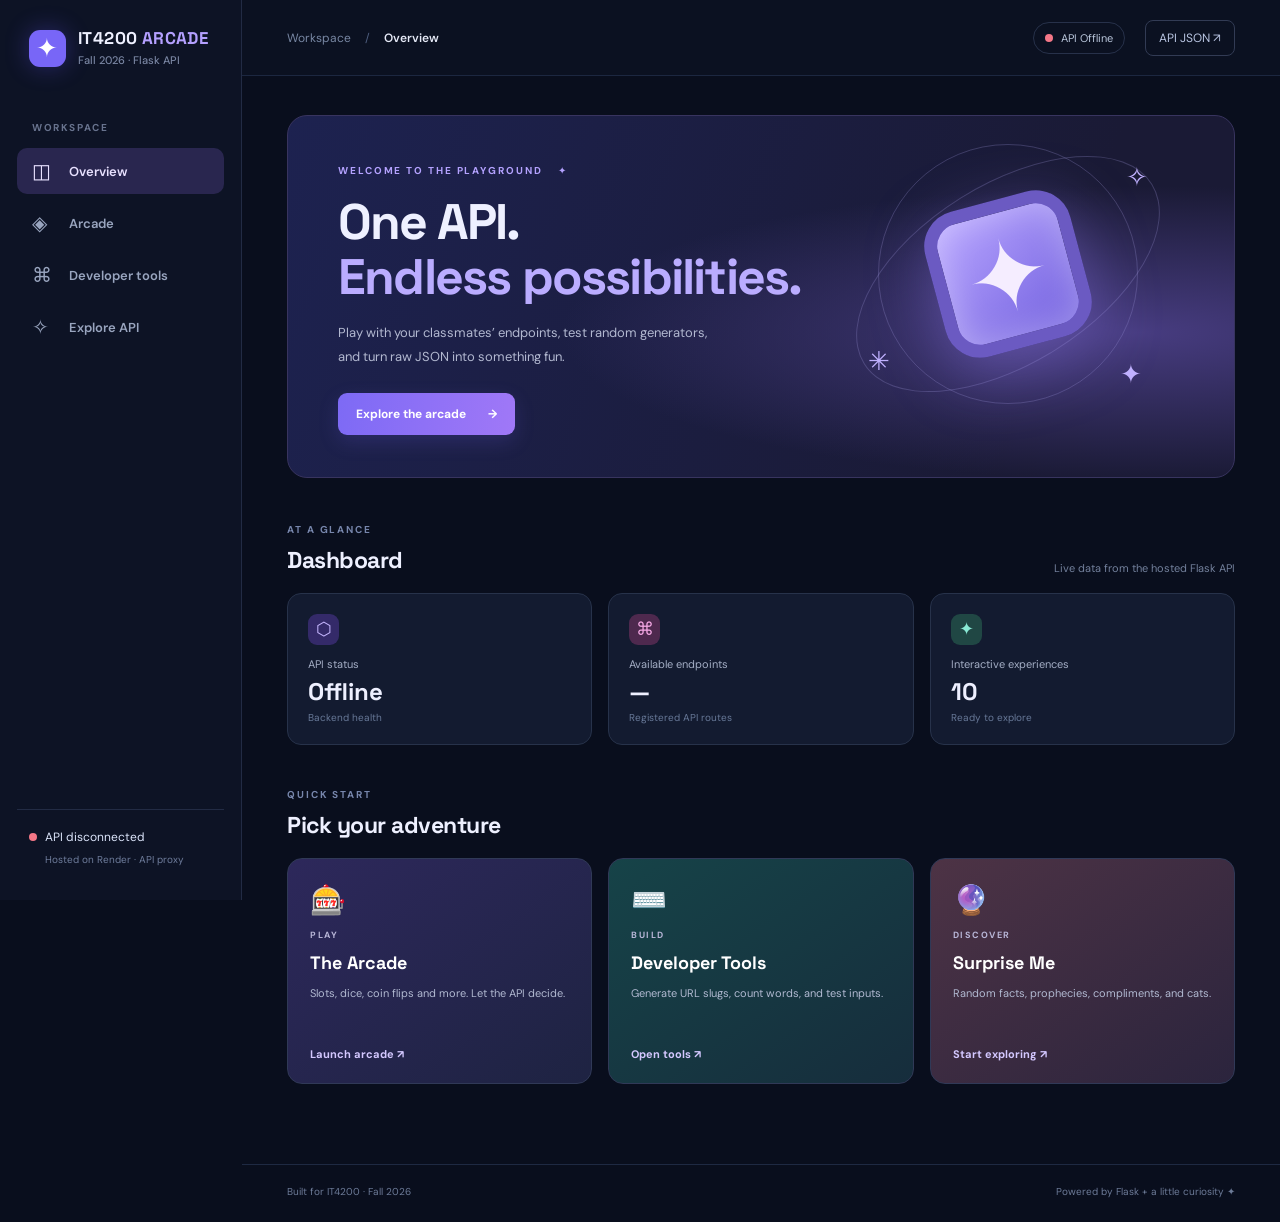
==== index.html @ 991e1658 "updated fronted to connect to api backend." ====
<!DOCTYPE html>
<html lang="en">
<head>
  <meta charset="UTF-8">
  <meta name="viewport" content="width=device-width, initial-scale=1.0">
  <meta name="theme-color" content="#0b1020">
  <title>IT4200 · API Arcade</title>
  <link rel="stylesheet" href="/static/styles.css">
  <script src="/static/app.js" defer></script>
</head>
<body>
  <div class="app-shell">
    <aside class="sidebar">
      <a class="brand" href="/" aria-label="API Arcade home"><span class="brand-icon">✦</span><span>IT4200 <strong>ARCADE</strong><small>Fall 2026 · Flask API</small></span></a>
      <div class="side-label">WORKSPACE</div>
      <nav aria-label="Main navigation">
        <button class="nav-link active" data-page="overview"><span>◫</span> Overview</button>
        <button class="nav-link" data-page="arcade"><span>◈</span> Arcade</button>
        <button class="nav-link" data-page="tools"><span>⌘</span> Developer tools</button>
        <button class="nav-link" data-page="explore"><span>✧</span> Explore API</button>
      </nav>
      <div class="sidebar-footer"><span class="status-dot" id="sidebar-dot"></span><span id="sidebar-status">Checking connection…</span><small>Hosted on Render · API proxy</small></div>
    </aside>

    <main class="main">
      <header class="topbar"><div class="breadcrumb">Workspace <span>/</span> <strong id="page-name">Overview</strong></div><div class="top-actions"><span class="api-pill"><span class="status-dot" id="top-dot"></span><span id="api-state">Connecting</span></span><a class="outline-link" href="https://two026-it4200-fall.onrender.com/" target="_blank" rel="noopener">API JSON ↗</a></div></header>
      <div class="content">
        <section id="overview" class="page active">
          <div class="hero"><div class="hero-copy"><span class="eyebrow">WELCOME TO THE PLAYGROUND <span>✦</span></span><h1>One API.<br><em>Endless possibilities.</em></h1><p>Play with your classmates’ endpoints, test random generators, and turn raw JSON into something fun.</p><button class="primary-btn" data-jump="arcade">Explore the arcade <span>→</span></button></div><div class="hero-art" aria-hidden="true"><div class="orbit orbit-one"></div><div class="orbit orbit-two"></div><div class="glow-disc">✦</div><span class="spark s1">✧</span><span class="spark s2">✳</span><span class="spark s3">✦</span></div></div>
          <div class="section-heading"><div><span class="eyebrow muted">AT A GLANCE</span><h2>Dashboard</h2></div><span class="hint">Live data from the hosted Flask API</span></div>
          <div class="stats"><div class="stat-card"><span class="stat-icon indigo">⬡</span><span class="stat-label">API status</span><strong id="stat-status">Checking…</strong><small>Backend health</small></div><div class="stat-card"><span class="stat-icon pink">⌘</span><span class="stat-label">Available endpoints</span><strong id="stat-endpoints">—</strong><small>Registered API routes</small></div><div class="stat-card"><span class="stat-icon mint">✦</span><span class="stat-label">Interactive experiences</span><strong>10</strong><small>Ready to explore</small></div></div>
          <div class="section-heading"><div><span class="eyebrow muted">QUICK START</span><h2>Pick your adventure</h2></div></div>
          <div class="feature-grid"><button class="feature-card purple" data-jump="arcade"><span class="feature-emoji">🎰</span><span class="feature-tag">PLAY</span><strong>The Arcade</strong><span>Slots, dice, coin flips and more. Let the API decide.</span><b>Launch arcade ↗</b></button><button class="feature-card teal" data-jump="tools"><span class="feature-emoji">⌨️</span><span class="feature-tag">BUILD</span><strong>Developer Tools</strong><span>Generate URL slugs, count words, and test inputs.</span><b>Open tools ↗</b></button><button class="feature-card orange" data-jump="explore"><span class="feature-emoji">🔮</span><span class="feature-tag">DISCOVER</span><strong>Surprise Me</strong><span>Random facts, prophecies, compliments, and cats.</span><b>Start exploring ↗</b></button></div>
        </section>

        <section id="arcade" class="page"><div class="page-intro"><span class="eyebrow">THE FUN STUFF</span><h1>Welcome to the <em>arcade.</em></h1><p>Each interaction makes a real request to your Python API. No fake results.</p></div>
          <div class="module-grid">
            <article class="module"><div class="module-head"><span class="module-icon lilac">🎰</span><div><h3>Lucky Slots</h3><code>GET /api/lucky-slot-machine</code></div></div><p>Spin three symbols. Matching pairs win, and triples hit the jackpot.</p><div class="slot-reels" id="slot-reels"><span>✦</span><span>✦</span><span>✦</span></div><div class="result-line" id="slot-result" aria-live="polite">Ready when you are.</div><button class="primary-btn full" id="spin-btn">Spin the reels →</button></article>
            <article class="module"><div class="module-head"><span class="module-icon pinkish">🪙</span><div><h3>Coin Flip</h3><code>GET /coinflip/&lt;choice&gt;</code></div></div><p>Call it before the toss. Heads or tails?</p><div class="choice-row" role="group" aria-label="Coin side"><button class="choice-btn selected" data-coin="heads">Heads</button><button class="choice-btn" data-coin="tails">Tails</button></div><div class="coin" id="coin-visual">?</div><div class="result-line" id="coin-result" aria-live="polite">Make your call.</div><button class="primary-btn full" id="flip-btn">Flip coin →</button></article>
            <article class="module"><div class="module-head"><span class="module-icon blueish">🎲</span><div><h3>Dice Roller</h3><code>GET /dice-roll</code></div></div><p>Customize the number and sides of your dice.</p><div class="form-pair"><label>Dice count<input id="dice-count" type="number" min="1" max="10" value="2"></label><label>Sides per die<input id="dice-sides" type="number" min="2" max="100" value="6"></label></div><div class="dice-display" id="dice-display">⚄ ⚂</div><div class="result-line" id="dice-result" aria-live="polite">Ready to roll.</div><button class="primary-btn full" id="dice-btn">Roll dice →</button></article>
            <article class="module"><div class="module-head"><span class="module-icon amberish">🎱</span><div><h3>Magic 8-Ball</h3><code>GET /8Ball</code></div></div><p>Ask a question and get an answer from the universe.</p><label class="field-label">Your question<input id="eight-question" type="text" placeholder="Will my tests pass?" maxlength="180"></label><div class="eight-ball"><span id="eight-answer">8</span></div><div class="result-line" id="eight-result" aria-live="polite">The future is mysterious.</div><button class="primary-btn full" id="eight-btn">Ask the 8-ball →</button></article>
          </div>
        </section>

        <section id="tools" class="page"><div class="page-intro"><span class="eyebrow">FOR THE BUILDERS</span><h1>Developer <em>tools.</em></h1><p>Practical utilities backed by the endpoints in your Flask application.</p></div><div class="module-grid tools-grid">
          <article class="module"><div class="module-head"><span class="module-icon blueish">⌘</span><div><h3>Slug Generator</h3><code>GET /api/slugify</code></div></div><p>Convert text into URL-friendly strings.</p><label class="field-label">Text<input id="slug-input" type="text" value="Hello IT4200 World!" placeholder="Enter a title"></label><label class="field-label">Separator<select id="slug-separator"><option value="-">Hyphen (-)</option><option value="_">Underscore (_)</option><option value=".">Period (.)</option></select></label><div class="output-block"><span>GENERATED SLUG</span><strong id="slug-output">—</strong><button id="copy-slug" class="copy-btn" title="Copy slug" aria-label="Copy slug">Copy</button></div><button class="primary-btn full" id="slug-btn">Generate slug →</button></article>
          <article class="module"><div class="module-head"><span class="module-icon mintish">≡</span><div><h3>Word Counter</h3><code>GET /word-count</code></div></div><p>Count words, characters, and estimated reading time.</p><label class="field-label">Your text<textarea id="word-input" rows="5" placeholder="Paste or type something here…">Build something cool with Flask and Python.</textarea></label><div class="count-stats"><div><strong id="word-words">—</strong><span>Words</span></div><div><strong id="word-characters">—</strong><span>Characters</span></div><div><strong id="word-reading">—</strong><span>Minutes</span></div></div><div class="result-line" id="word-result" aria-live="polite"></div><button class="primary-btn full" id="word-btn">Analyze text →</button></article>
        </div></section>

        <section id="explore" class="page"><div class="page-intro"><span class="eyebrow">A LITTLE RANDOMNESS</span><h1>Explore the <em>unexpected.</em></h1><p>Discover some of the most creative endpoints your class built.</p></div><div class="module-grid">
          <article class="module"><div class="module-head"><span class="module-icon lilac">🔮</span><div><h3>Developer Oracle</h3><code>GET /oracle</code></div></div><p>A prophecy for your next pull request.</p><label class="field-label">Oracle category<select id="oracle-category"><option value="mystical">Mystical</option><option value="networking">Networking</option><option value="git">Git</option><option value="systems">Systems</option></select></label><blockquote class="quote-output" id="oracle-output">“The oracle is listening…”</blockquote><button class="primary-btn full" id="oracle-btn">Reveal prophecy →</button></article>
          <article class="module"><div class="module-head"><span class="module-icon amberish">🐈</span><div><h3>Cat Generator</h3><code>GET /catbox</code></div></div><p>Meet a random cat with an unexpected personality.</p><label class="field-label">Your lucky number (0–10000)<input id="cat-number" type="number" min="0" max="10000" value="42"></label><div class="cat-card" id="cat-output"><span class="cat-avatar">🐱</span><strong>Who will you meet?</strong><small>Generate a cat to find out.</small></div><button class="primary-btn full" id="cat-btn">Meet a cat →</button></article>
          <article class="module"><div class="module-head"><span class="module-icon mintish">💡</span><div><h3>Random Fact</h3><code>GET /random-fact</code></div></div><p>A surprising thought from the class collection.</p><blockquote class="quote-output" id="fact-output">“Something interesting is coming…”</blockquote><button class="primary-btn full" id="fact-btn">New fact →</button></article>
          <article class="module"><div class="module-head"><span class="module-icon pinkish">✨</span><div><h3>Compliment Generator</h3><code>GET /compliment</code></div></div><p>Because your code deserves some recognition.</p><label class="field-label">Name<input id="compliment-name" type="text" value="Developer" maxlength="80"></label><blockquote class="quote-output" id="compliment-output">“You deserve a little encouragement.”</blockquote><button class="primary-btn full" id="compliment-btn">Get a compliment →</button></article>
          </div></section>
      </div>
      <footer class="footer">Built for IT4200 · Fall 2026 <span>Powered by Flask + a little curiosity ✦</span></footer>
    </main>
  </div>
  <div class="toast" id="toast" role="status" aria-live="polite"></div>
</body>
</html>
---- static/styles.css ----
@import url('https://fonts.googleapis.com/css2?family=DM+Sans:wght@400;500;600;700&family=Space+Grotesk:wght@400;500;600;700&display=swap');
:root{font-family:'DM Sans',sans-serif;color:#eef0ff;background:#090e1d;font-synthesis:none}*{box-sizing:border-box}body{margin:0}button,input,textarea,select{font:inherit}button{cursor:pointer}a{color:inherit;text-decoration:none}.app-shell{min-height:100vh;display:flex}.sidebar{width:242px;background:#0d1325;border-right:1px solid #222b44;padding:30px 17px;display:flex;flex-direction:column;flex-shrink:0;position:sticky;top:0;height:100vh}.brand{display:flex;align-items:center;gap:12px;font-family:'Space Grotesk',sans-serif;font-weight:700;letter-spacing:.4px;padding:0 12px 54px;font-size:17px;line-height:1.05}.brand strong{color:#b4a0ff}.brand small{display:block;font-size:11px;color:#7985a2;font-family:'DM Sans';font-weight:500;letter-spacing:0;margin-top:7px}.brand-icon{width:37px;height:37px;display:grid;place-items:center;border-radius:11px;background:#7866f7;color:white;font-size:26px;box-shadow:0 0 24px #6755f755}.side-label{color:#68738e;font-size:10px;letter-spacing:1.6px;font-weight:700;padding:0 15px;margin-bottom:14px}.sidebar nav{display:grid;gap:6px}.nav-link{display:flex;gap:15px;align-items:center;border:none;background:transparent;border-radius:10px;color:#99a5bf;padding:13px 15px;text-align:left;font-size:13px;font-weight:600}.nav-link>span{font-size:20px;line-height:1;width:22px}.nav-link:hover{background:#1b2540;color:white}.nav-link.active{background:#29264f;color:#e8e1ff}.sidebar-footer{margin-top:auto;padding:19px 12px 4px;border-top:1px solid #222b44;font-size:12px;color:#dbe4fa}.sidebar-footer small{display:block;color:#6f7d9c;margin:8px 0 0 16px;font-size:10px}.status-dot{display:inline-block;width:8px;height:8px;border-radius:50%;background:#e4ac58;margin-right:8px}.status-dot.online{background:#42dbab;box-shadow:0 0 10px #42dbab77}.status-dot.offline{background:#f47787}.main{flex:1;min-width:0;display:flex;flex-direction:column}.topbar{height:76px;border-bottom:1px solid #1c2740;padding:0 45px;display:flex;align-items:center;justify-content:space-between;background:#0b1121}.breadcrumb{font-size:12px;color:#7887a3}.breadcrumb span{margin:0 11px;color:#4f5e7f}.breadcrumb strong{color:#e5e9f6;font-weight:600}.top-actions{display:flex;align-items:center;gap:20px}.api-pill{font-size:11px;color:#b9c6db;border:1px solid #27314a;border-radius:30px;padding:8px 11px}.outline-link{font-size:12px;color:#b9c5e2;border:1px solid #323b54;border-radius:8px;padding:9px 13px}.outline-link:hover{background:#212c47}.content{max-width:1230px;width:100%;padding:39px 45px 80px;margin:auto;flex:1}.page{display:none}.page.active{display:block}.hero{display:flex;min-height:300px;overflow:hidden;background:radial-gradient(ellipse at 90% 60%,#473c80 0%,transparent 48%),linear-gradient(110deg,#1d2250,#1a1a35 78%);border:1px solid #38345f;border-radius:20px;position:relative;padding:42px 50px;margin-bottom:39px}.hero-copy{position:relative;z-index:2;max-width:590px}.eyebrow{color:#b4a2ff;font-size:10px;letter-spacing:1.9px;font-weight:700}.eyebrow>span{margin-left:12px}.eyebrow.muted{color:#7786ac}h1,h2,h3,p{margin-top:0}h1,h2,h3{font-family:'Space Grotesk',sans-serif}.hero h1,.page-intro h1{font-size:clamp(31px,3.9vw,50px);line-height:1.1;letter-spacing:-1.8px;margin:16px 0}.hero em,.page-intro em{font-style:normal;color:#baacff}.hero p{color:#b2b8d0;font-size:13px;max-width:390px;line-height:1.85;margin-bottom:24px}.primary-btn{border:none;background:linear-gradient(100deg,#7d6af5,#a078f7);border-radius:9px;color:white;font-size:12px;font-weight:700;padding:13px 18px;box-shadow:0 7px 20px #6859dd33;transition:filter .2s,transform .2s}.primary-btn:hover{filter:brightness(1.13);transform:translateY(-1px)}.primary-btn:disabled{opacity:.6;cursor:wait;transform:none}.primary-btn span{margin-left:19px}.primary-btn.full{width:100%;margin-top:auto}.hero-art{position:absolute;right:8%;top:5%;width:300px;height:280px;display:grid;place-items:center}.glow-disc{width:150px;height:150px;background:linear-gradient(145deg,#b8a6ff,#7260df);border:13px solid #6b5ac2;border-radius:36px;transform:rotate(-15deg);display:grid;place-items:center;font-size:100px;color:#f5edff;box-shadow:0 18px 65px #9b82ff66,inset 0 0 35px #ffffff55}.orbit{position:absolute;border:1px solid #a29add44;border-radius:50%;width:260px;height:260px}.orbit-two{width:340px;height:180px;transform:rotate(-32deg)}.spark{position:absolute;color:#c0b1ff;font-size:26px}.s1{right:10px;top:26px}.s2{left:10px;bottom:36px}.s3{right:16px;bottom:23px}.section-heading{display:flex;justify-content:space-between;align-items:end;margin:0 0 18px}.section-heading h2{font-size:23px;margin:7px 0 0;letter-spacing:-.5px}.hint{font-size:11px;color:#73809c}.stats{display:grid;grid-template-columns:repeat(3,1fr);gap:16px;margin-bottom:37px}.stat-card{min-height:149px;background:#131b30;border:1px solid #27324a;border-radius:14px;padding:20px;display:flex;flex-direction:column;align-items:flex-start}.stat-icon{font-size:18px;display:grid;place-items:center;width:31px;height:31px;border-radius:9px;margin-bottom:12px}.indigo{background:#342a69;color:#c6b7ff}.pink{background:#4e294e;color:#f5a8e5}.mint{background:#204744;color:#89e9d4}.stat-label{font-size:11px;color:#a4aec5}.stat-card strong{font-family:'Space Grotesk';font-size:24px;margin-top:5px}.stat-card small{color:#687998;font-size:10px;margin-top:4px}.feature-grid{display:grid;grid-template-columns:repeat(3,1fr);gap:16px}.feature-card{min-height:226px;border:1px solid #303957;text-align:left;padding:22px;border-radius:15px;display:flex;flex-direction:column;align-items:flex-start;gap:10px;color:white;transition:transform .2s,border-color .2s}.feature-card:hover{transform:translateY(-4px);border-color:#8576d2}.feature-card.purple{background:linear-gradient(145deg,#2d285b,#1e2342)}.feature-card.teal{background:linear-gradient(145deg,#164348,#162d3c)}.feature-card.orange{background:linear-gradient(145deg,#4d3345,#2b243d)}.feature-emoji{font-size:29px}.feature-tag{color:#b8b6d7;letter-spacing:1.5px;font-size:9px;font-weight:700}.feature-card strong{font-family:'Space Grotesk';font-size:18px}.feature-card>span:nth-last-child(2){font-size:11px;color:#b1b9d1;line-height:1.65}.feature-card b{font-size:11px;color:#d4c8ff;margin-top:auto}.footer{padding:20px 45px 24px;border-top:1px solid #1e2942;font-size:10px;color:#6d7b98;display:flex;justify-content:space-between}.page-intro{margin:5px 0 32px}.page-intro h1{margin:13px 0}.page-intro p{font-size:13px;color:#9da8c2;line-height:1.6}.module-grid{display:grid;grid-template-columns:repeat(2,minmax(0,1fr));gap:18px}.module{background:#131b30;border:1px solid #2a354d;border-radius:15px;padding:23px;min-height:350px;display:flex;flex-direction:column}.module-head{display:flex;align-items:center;gap:12px;margin-bottom:17px}.module-icon{width:43px;height:43px;display:grid;place-items:center;border-radius:12px;font-size:24px;flex-shrink:0}.lilac{background:#352d69}.pinkish{background:#502c4a}.blueish{background:#233d61}.amberish{background:#4a3c30}.mintish{background:#204b49}.module h3{font-size:17px;margin:0 0 4px}.module code{font-size:10px;color:#939fbe}.module>p{color:#9ba7c1;font-size:12px;line-height:1.65;margin-bottom:19px}.result-line{text-align:center;font-size:12px;color:#9babc9;min-height:36px;display:grid;place-items:center;margin:9px 0}.slot-reels{display:flex;justify-content:center;gap:12px;margin:14px 0}.slot-reels span{height:72px;width:72px;background:#0b1325;border:1px solid #3c4663;border-radius:13px;display:grid;place-items:center;font-size:28px;font-weight:800;color:#e4d7ff}.choice-row{display:flex;gap:10px}.choice-btn{flex:1;padding:12px;border-radius:8px;border:1px solid #39425d;background:#11182b;color:#a2afd0;font-size:12px}.choice-btn.selected{border-color:#9278f8;background:#312a56;color:white}.coin{border:5px solid #e6b963;color:#e6b963;width:92px;height:92px;border-radius:50%;display:grid;place-items:center;margin:18px auto 0;font-family:'Space Grotesk';font-size:40px;font-weight:700;background:#5a4227;box-shadow:0 0 35px #bd8f3244}.field-label,.form-pair label{display:flex;flex-direction:column;gap:9px;color:#aebbd3;font-size:11px;margin-bottom:17px}.field-label input,.field-label select,.field-label textarea,.form-pair input{width:100%;border-radius:8px;background:#0b1324;border:1px solid #333f58;color:#e9ebfb;padding:12px;outline:none;font-size:12px}.field-label input:focus,.field-label select:focus,.field-label textarea:focus,.form-pair input:focus{border-color:#9583ff}.form-pair{display:grid;grid-template-columns:1fr 1fr;gap:12px}.dice-display{font-size:52px;color:#c1b7fc;text-align:center;min-height:85px;overflow-wrap:anywhere}.eight-ball{margin:4px auto 12px;width:132px;height:132px;background:radial-gradient(circle at 35% 27%,#525a78 0%,#15172e 34%,#080b14 72%);border-radius:50%;display:grid;place-items:center;box-shadow:0 10px 30px #0008}.eight-ball span{background:#4f52c3;color:white;width:72px;height:72px;clip-path:polygon(50% 100%,0 8%,100% 8%);display:grid;place-items:center;text-align:center;padding:4px 8px 22px;font-size:11px;overflow:hidden}.output-block{background:#0a1324;border:1px solid #2d3b56;padding:14px;border-radius:10px;display:grid;grid-template-columns:1fr auto;align-items:center;gap:5px;margin-bottom:19px}.output-block>span{font-size:9px;color:#7d8caa;letter-spacing:1px;grid-column:1 / -1}.output-block strong{font-size:14px;color:#bfb3ff;overflow-wrap:anywhere}.copy-btn{background:#283354;color:#d0d8f0;border:0;padding:7px 10px;border-radius:6px;font-size:10px}.count-stats{display:flex;justify-content:space-around;background:#0b1324;border:1px solid #27344f;border-radius:10px;padding:18px 8px;margin-top:3px}.count-stats div{display:grid;gap:5px;text-align:center}.count-stats strong{font-size:24px;font-family:'Space Grotesk'}.count-stats span{font-size:10px;color:#8d9bb6}.quote-output{margin:10px 0 23px;background:#0b1324;border-left:3px solid #9184fa;border-radius:7px;padding:20px;color:#dfdcff;font-size:16px;line-height:1.6;min-height:112px;display:flex;align-items:center}.cat-card{background:#0b1324;border:1px solid #283450;border-radius:10px;text-align:center;padding:16px;display:flex;flex-direction:column;gap:5px;margin-bottom:17px}.cat-avatar{font-size:38px}.cat-card strong{font-size:16px}.cat-card small{font-size:11px;color:#9dadc8}.toast{position:fixed;right:22px;bottom:20px;padding:13px 17px;border-radius:9px;background:#453d77;color:white;font-size:12px;box-shadow:0 10px 32px #0008;opacity:0;pointer-events:none;transition:opacity .25s;max-width:340px;z-index:30}.toast.show{opacity:1}.toast.error{background:#792e44}@media(max-width:1050px){.hero-art{right:0;opacity:.45}.content{padding:34px 28px 70px}.topbar{padding:0 28px}}@media(max-width:800px){.sidebar{width:74px;padding:24px 10px}.brand{padding:0 8px 50px}.brand>span:last-child,.side-label,.nav-link:not(.active),.nav-link.active{font-size:0}.brand-icon{flex-shrink:0}.sidebar nav{gap:9px}.nav-link{padding:13px 14px}.nav-link>span{font-size:22px}.sidebar-footer{font-size:0;text-align:center;padding:17px 0}.sidebar-footer small{display:none}.sidebar-footer .status-dot{margin:0}.stats,.feature-grid{grid-template-columns:repeat(2,1fr)}}@media(max-width:630px){.app-shell{display:block}.sidebar{width:100%;height:auto;position:static;flex-direction:row;align-items:center;padding:11px 14px;border-right:0;border-bottom:1px solid #28344b}.brand{padding:0;margin-right:auto}.brand>span:last-child{display:none}.sidebar nav{display:flex;gap:4px}.nav-link{padding:9px}.nav-link>span{width:auto}.sidebar-footer{display:none}.topbar{height:60px;padding:0 18px}.content{padding:23px 17px 50px}.hero{padding:29px 25px;min-height:270px}.hero h1{font-size:35px}.hero-art{right:-90px}.stats,.feature-grid,.module-grid{grid-template-columns:1fr}.stat-card{min-height:120px}.footer{padding:22px 18px;gap:8px;flex-wrap:wrap}.hint{display:none}.outline-link{display:none}}
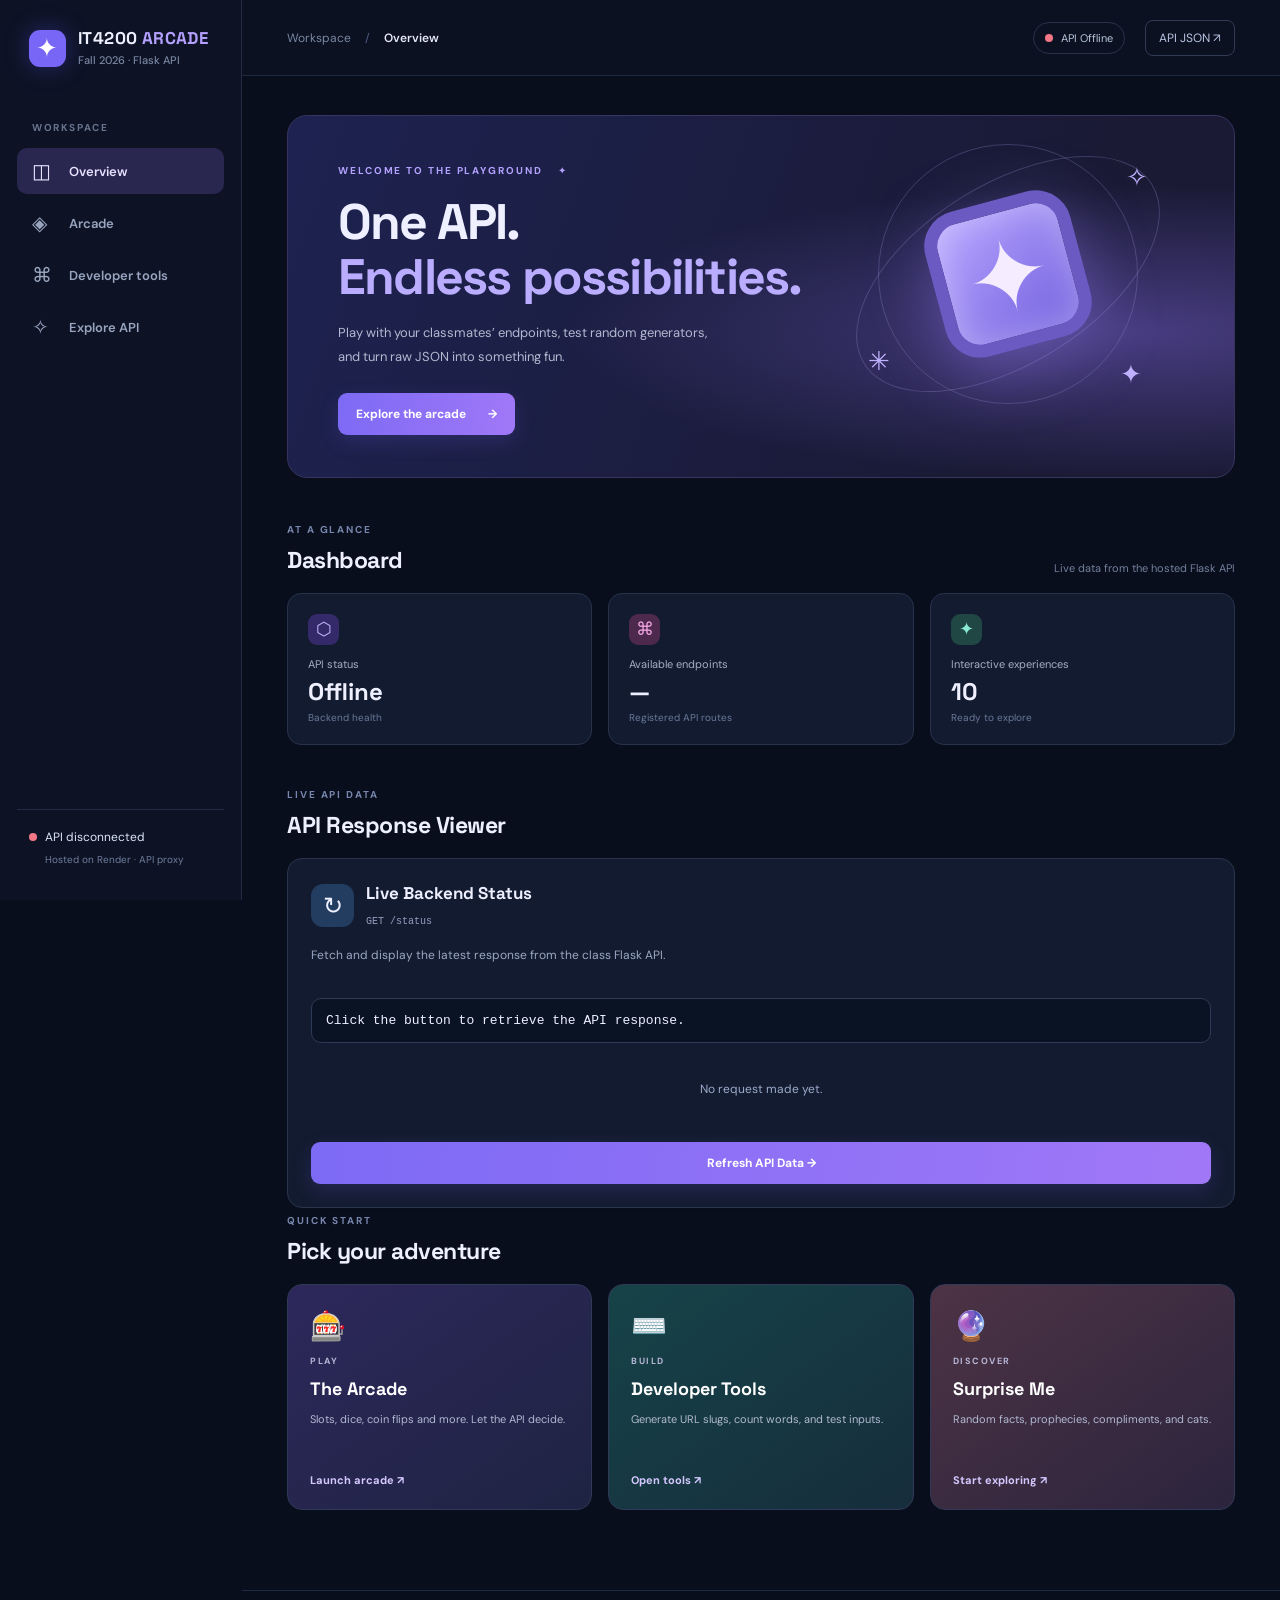
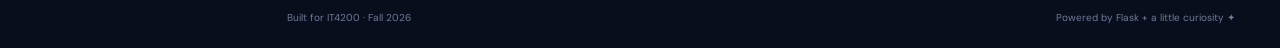
==== commit e793be10: "MINOR Add live API response viewer" ====
--- a/index.html
+++ b/index.html
@@ -29,6 +29,17 @@
           <div class="hero"><div class="hero-copy"><span class="eyebrow">WELCOME TO THE PLAYGROUND <span>✦</span></span><h1>One API.<br><em>Endless possibilities.</em></h1><p>Play with your classmates’ endpoints, test random generators, and turn raw JSON into something fun.</p><button class="primary-btn" data-jump="arcade">Explore the arcade <span>→</span></button></div><div class="hero-art" aria-hidden="true"><div class="orbit orbit-one"></div><div class="orbit orbit-two"></div><div class="glow-disc">✦</div><span class="spark s1">✧</span><span class="spark s2">✳</span><span class="spark s3">✦</span></div></div>
           <div class="section-heading"><div><span class="eyebrow muted">AT A GLANCE</span><h2>Dashboard</h2></div><span class="hint">Live data from the hosted Flask API</span></div>
           <div class="stats"><div class="stat-card"><span class="stat-icon indigo">⬡</span><span class="stat-label">API status</span><strong id="stat-status">Checking…</strong><small>Backend health</small></div><div class="stat-card"><span class="stat-icon pink">⌘</span><span class="stat-label">Available endpoints</span><strong id="stat-endpoints">—</strong><small>Registered API routes</small></div><div class="stat-card"><span class="stat-icon mint">✦</span><span class="stat-label">Interactive experiences</span><strong>10</strong><small>Ready to explore</small></div></div>
+          
+          <!-- Live API Response Viewer -->
+          <div class="section-heading"><div><span class="eyebrow muted">LIVE API DATA</span><h2>API Response Viewer</h2></div></div>
+          <article class="module">
+            <div class="module-head"><span class="module-icon blueish">↻</span><div><h3>Live Backend Status</h3><code>GET /status</code></div></div>
+            <p>Fetch and display the latest response from the class Flask API.</p>
+            <pre id="api-json-output" class="output-block" style="white-space:pre-wrap;overflow-wrap:anywhere;" aria-live="polite">Click the button to retrieve the API response.</pre>
+            <div class="result-line" id="api-refresh-time">No request made yet.</div>
+            <button class="primary-btn full" id="refresh-api-btn">Refresh API Data →</button>
+          </article>
+
           <div class="section-heading"><div><span class="eyebrow muted">QUICK START</span><h2>Pick your adventure</h2></div></div>
           <div class="feature-grid"><button class="feature-card purple" data-jump="arcade"><span class="feature-emoji">🎰</span><span class="feature-tag">PLAY</span><strong>The Arcade</strong><span>Slots, dice, coin flips and more. Let the API decide.</span><b>Launch arcade ↗</b></button><button class="feature-card teal" data-jump="tools"><span class="feature-emoji">⌨️</span><span class="feature-tag">BUILD</span><strong>Developer Tools</strong><span>Generate URL slugs, count words, and test inputs.</span><b>Open tools ↗</b></button><button class="feature-card orange" data-jump="explore"><span class="feature-emoji">🔮</span><span class="feature-tag">DISCOVER</span><strong>Surprise Me</strong><span>Random facts, prophecies, compliments, and cats.</span><b>Start exploring ↗</b></button></div>
         </section>
@@ -45,6 +56,37 @@
         <section id="tools" class="page"><div class="page-intro"><span class="eyebrow">FOR THE BUILDERS</span><h1>Developer <em>tools.</em></h1><p>Practical utilities backed by the endpoints in your Flask application.</p></div><div class="module-grid tools-grid">
           <article class="module"><div class="module-head"><span class="module-icon blueish">⌘</span><div><h3>Slug Generator</h3><code>GET /api/slugify</code></div></div><p>Convert text into URL-friendly strings.</p><label class="field-label">Text<input id="slug-input" type="text" value="Hello IT4200 World!" placeholder="Enter a title"></label><label class="field-label">Separator<select id="slug-separator"><option value="-">Hyphen (-)</option><option value="_">Underscore (_)</option><option value=".">Period (.)</option></select></label><div class="output-block"><span>GENERATED SLUG</span><strong id="slug-output">—</strong><button id="copy-slug" class="copy-btn" title="Copy slug" aria-label="Copy slug">Copy</button></div><button class="primary-btn full" id="slug-btn">Generate slug →</button></article>
           <article class="module"><div class="module-head"><span class="module-icon mintish">≡</span><div><h3>Word Counter</h3><code>GET /word-count</code></div></div><p>Count words, characters, and estimated reading time.</p><label class="field-label">Your text<textarea id="word-input" rows="5" placeholder="Paste or type something here…">Build something cool with Flask and Python.</textarea></label><div class="count-stats"><div><strong id="word-words">—</strong><span>Words</span></div><div><strong id="word-characters">—</strong><span>Characters</span></div><div><strong id="word-reading">—</strong><span>Minutes</span></div></div><div class="result-line" id="word-result" aria-live="polite"></div><button class="primary-btn full" id="word-btn">Analyze text →</button></article>
+
+<article class="module">
+    <div class="module-head">
+        <span class="module-icon blueish">🔢</span>
+        <div>
+            <h3>Even or Odd Checker</h3>
+            <code>GET /even-or-odd/&lt;number&gt;</code>
+        </div>
+    </div>
+
+    <p>Enter a whole number to determine whether it is even or odd.</p>
+
+    <label class="field-label">
+        Your number
+        <input
+            id="even-number"
+            type="number"
+            step="1"
+            placeholder="Enter a number"
+        >
+    </label>
+
+    <div class="result-line" id="even-result" aria-live="polite">
+        Ready to check a number.
+    </div>
+
+    <button class="primary-btn full" id="even-btn">
+        Check number →
+    </button>
+</article>
+
         </div></section>
 
         <section id="explore" class="page"><div class="page-intro"><span class="eyebrow">A LITTLE RANDOMNESS</span><h1>Explore the <em>unexpected.</em></h1><p>Discover some of the most creative endpoints your class built.</p></div><div class="module-grid">
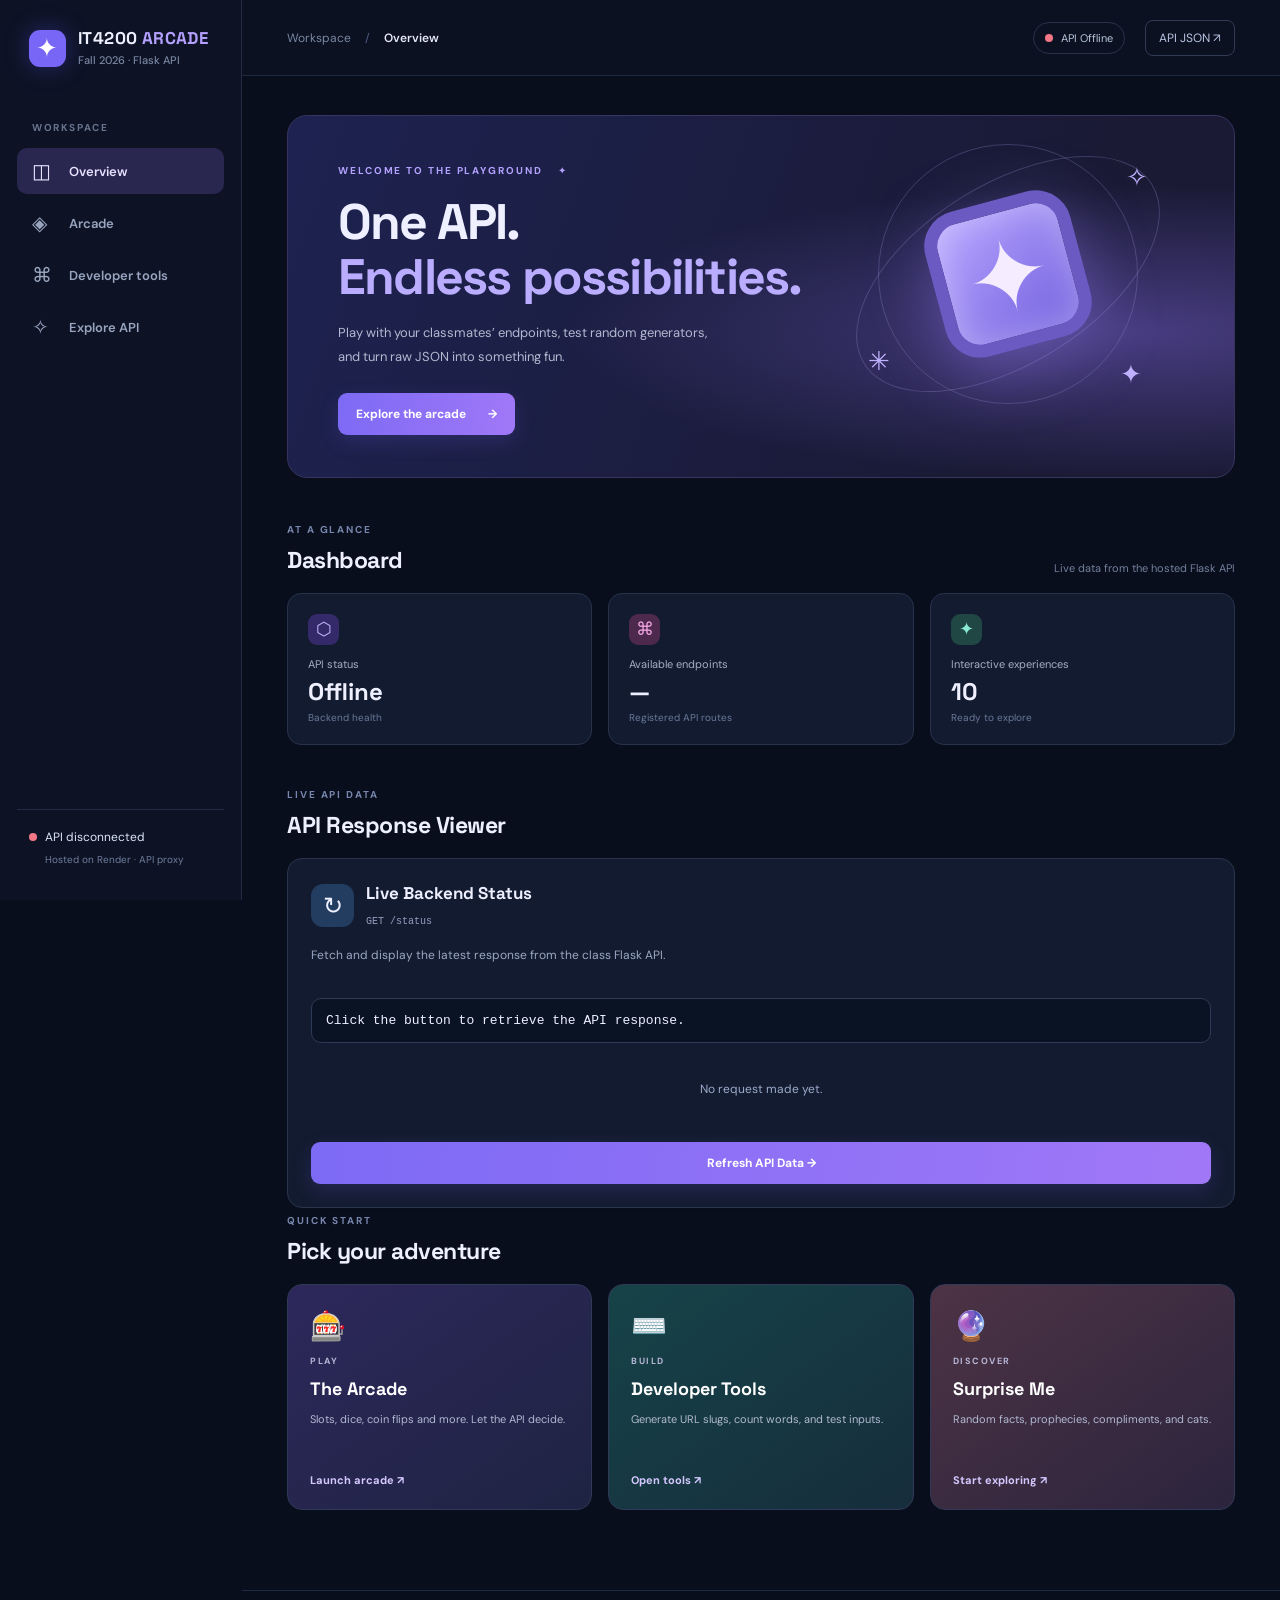
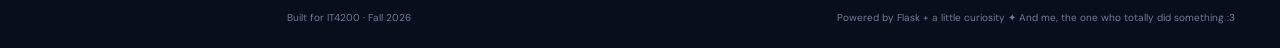
==== commit d2a0b2df: "Made changes to include functionality with the redline route" ====
--- a/index.html
+++ b/index.html
@@ -49,7 +49,31 @@
             <article class="module"><div class="module-head"><span class="module-icon lilac">🎰</span><div><h3>Lucky Slots</h3><code>GET /api/lucky-slot-machine</code></div></div><p>Spin three symbols. Matching pairs win, and triples hit the jackpot.</p><div class="slot-reels" id="slot-reels"><span>✦</span><span>✦</span><span>✦</span></div><div class="result-line" id="slot-result" aria-live="polite">Ready when you are.</div><button class="primary-btn full" id="spin-btn">Spin the reels →</button></article>
             <article class="module"><div class="module-head"><span class="module-icon pinkish">🪙</span><div><h3>Coin Flip</h3><code>GET /coinflip/&lt;choice&gt;</code></div></div><p>Call it before the toss. Heads or tails?</p><div class="choice-row" role="group" aria-label="Coin side"><button class="choice-btn selected" data-coin="heads">Heads</button><button class="choice-btn" data-coin="tails">Tails</button></div><div class="coin" id="coin-visual">?</div><div class="result-line" id="coin-result" aria-live="polite">Make your call.</div><button class="primary-btn full" id="flip-btn">Flip coin →</button></article>
             <article class="module"><div class="module-head"><span class="module-icon blueish">🎲</span><div><h3>Dice Roller</h3><code>GET /dice-roll</code></div></div><p>Customize the number and sides of your dice.</p><div class="form-pair"><label>Dice count<input id="dice-count" type="number" min="1" max="10" value="2"></label><label>Sides per die<input id="dice-sides" type="number" min="2" max="100" value="6"></label></div><div class="dice-display" id="dice-display">⚄ ⚂</div><div class="result-line" id="dice-result" aria-live="polite">Ready to roll.</div><button class="primary-btn full" id="dice-btn">Roll dice →</button></article>
+            <article class="module"><div class="module-head"><span class="module-icon mintish">🔢</span><div><h3>Lucky Number</h3><code>GET /luckyNumber</code></div></div><p>Guess a number between 1 and 100. See if luck is on your side!</p><label class="field-label">Your guess<input id="lucky-guess" type="number" min="1" max="100" placeholder="Enter a number (1-100)"></label><div class="result-line" id="lucky-result" aria-live="polite">Ready to test your luck.</div><button class="primary-btn full" id="lucky-btn">Guess my number →</button></article>
             <article class="module"><div class="module-head"><span class="module-icon amberish">🎱</span><div><h3>Magic 8-Ball</h3><code>GET /8Ball</code></div></div><p>Ask a question and get an answer from the universe.</p><label class="field-label">Your question<input id="eight-question" type="text" placeholder="Will my tests pass?" maxlength="180"></label><div class="eight-ball"><span id="eight-answer">8</span></div><div class="result-line" id="eight-result" aria-live="polite">The future is mysterious.</div><button class="primary-btn full" id="eight-btn">Ask the 8-ball →</button></article>
+            <article class="module redline-module">
+              <div class="module-head"><span class="module-icon pinkish">🏁</span><div><h3>Redline Race Bet</h3><code>GET /redline</code></div></div>
+              <p>Pick a racer and place your bet. The race uses weighted odds, so long shots pay more.</p>
+              <label class="field-label" for="redline-racer">Your racer
+                <select id="redline-racer">
+                  <option value="JP">JP · 1 in 25,000</option>
+                  <option value="Sonoshee">Sonoshee · 1 in 5</option>
+                  <option value="Machine Head">Machine Head · 3 in 5</option>
+                  <option value="Lynchman & JohnnyBoya">Lynchman &amp; JohnnyBoya · 1 in 10</option>
+                  <option value="Miki & Todoroki">Miki &amp; Todoroki · 499 in 25,000</option>
+                  <option value="Super Boins">Super Boins · 1 in 20</option>
+                  <option value="Gori-Rider">Gori-Rider · 1 in 100</option>
+                  <option value="Trava & Shinkai">Trava &amp; Shinkai · 1 in 50</option>
+                </select>
+              </label>
+              <label class="field-label" for="redline-bet">Bet amount
+                <input id="redline-bet" type="text" inputmode="numeric" pattern="[0-9]{1,10}" value="100" maxlength="10" autocomplete="off" aria-describedby="redline-bet-help">
+              </label>
+              <small class="redline-help" id="redline-bet-help">Enter a positive whole number (up to 10 digits).</small>
+              <div class="result-line" id="redline-result" aria-live="polite">Ready to race. Place your bet!</div>
+              <div class="redline-payout" aria-live="polite"><span>Return</span><strong id="redline-payout-value">—</strong><span>Net winnings</span><strong id="redline-winnings">—</strong></div>
+              <button class="primary-btn full" id="redline-btn">Place bet &amp; race →</button>
+            </article>
           </div>
         </section>
 
@@ -96,7 +120,7 @@
           <article class="module"><div class="module-head"><span class="module-icon pinkish">✨</span><div><h3>Compliment Generator</h3><code>GET /compliment</code></div></div><p>Because your code deserves some recognition.</p><label class="field-label">Name<input id="compliment-name" type="text" value="Developer" maxlength="80"></label><blockquote class="quote-output" id="compliment-output">“You deserve a little encouragement.”</blockquote><button class="primary-btn full" id="compliment-btn">Get a compliment →</button></article>
           </div></section>
       </div>
-      <footer class="footer">Built for IT4200 · Fall 2026 <span>Powered by Flask + a little curiosity ✦</span></footer>
+      <footer class="footer">Built for IT4200 · Fall 2026 <span>Powered by Flask + a little curiosity ✦ And me, the one who totally did something :3</span></footer>
     </main>
   </div>
   <div class="toast" id="toast" role="status" aria-live="polite"></div>
--- a/static/styles.css
+++ b/static/styles.css
@@ -1,2 +1,3 @@
 @import url('https://fonts.googleapis.com/css2?family=DM+Sans:wght@400;500;600;700&family=Space+Grotesk:wght@400;500;600;700&display=swap');
+.redline-help{display:block;color:#9dadc8;font-size:11px;margin:-8px 0 14px}.redline-payout{display:grid;grid-template-columns:1fr auto;gap:8px 14px;padding:13px 15px;margin:0 0 16px;border:1px solid #28344b;border-radius:10px;background:#0d1325}.redline-payout span{color:#9dadc8;font-size:12px}.redline-payout strong{font-size:13px;text-align:right}
 :root{font-family:'DM Sans',sans-serif;color:#eef0ff;background:#090e1d;font-synthesis:none}*{box-sizing:border-box}body{margin:0}button,input,textarea,select{font:inherit}button{cursor:pointer}a{color:inherit;text-decoration:none}.app-shell{min-height:100vh;display:flex}.sidebar{width:242px;background:#0d1325;border-right:1px solid #222b44;padding:30px 17px;display:flex;flex-direction:column;flex-shrink:0;position:sticky;top:0;height:100vh}.brand{display:flex;align-items:center;gap:12px;font-family:'Space Grotesk',sans-serif;font-weight:700;letter-spacing:.4px;padding:0 12px 54px;font-size:17px;line-height:1.05}.brand strong{color:#b4a0ff}.brand small{display:block;font-size:11px;color:#7985a2;font-family:'DM Sans';font-weight:500;letter-spacing:0;margin-top:7px}.brand-icon{width:37px;height:37px;display:grid;place-items:center;border-radius:11px;background:#7866f7;color:white;font-size:26px;box-shadow:0 0 24px #6755f755}.side-label{color:#68738e;font-size:10px;letter-spacing:1.6px;font-weight:700;padding:0 15px;margin-bottom:14px}.sidebar nav{display:grid;gap:6px}.nav-link{display:flex;gap:15px;align-items:center;border:none;background:transparent;border-radius:10px;color:#99a5bf;padding:13px 15px;text-align:left;font-size:13px;font-weight:600}.nav-link>span{font-size:20px;line-height:1;width:22px}.nav-link:hover{background:#1b2540;color:white}.nav-link.active{background:#29264f;color:#e8e1ff}.sidebar-footer{margin-top:auto;padding:19px 12px 4px;border-top:1px solid #222b44;font-size:12px;color:#dbe4fa}.sidebar-footer small{display:block;color:#6f7d9c;margin:8px 0 0 16px;font-size:10px}.status-dot{display:inline-block;width:8px;height:8px;border-radius:50%;background:#e4ac58;margin-right:8px}.status-dot.online{background:#42dbab;box-shadow:0 0 10px #42dbab77}.status-dot.offline{background:#f47787}.main{flex:1;min-width:0;display:flex;flex-direction:column}.topbar{height:76px;border-bottom:1px solid #1c2740;padding:0 45px;display:flex;align-items:center;justify-content:space-between;background:#0b1121}.breadcrumb{font-size:12px;color:#7887a3}.breadcrumb span{margin:0 11px;color:#4f5e7f}.breadcrumb strong{color:#e5e9f6;font-weight:600}.top-actions{display:flex;align-items:center;gap:20px}.api-pill{font-size:11px;color:#b9c6db;border:1px solid #27314a;border-radius:30px;padding:8px 11px}.outline-link{font-size:12px;color:#b9c5e2;border:1px solid #323b54;border-radius:8px;padding:9px 13px}.outline-link:hover{background:#212c47}.content{max-width:1230px;width:100%;padding:39px 45px 80px;margin:auto;flex:1}.page{display:none}.page.active{display:block}.hero{display:flex;min-height:300px;overflow:hidden;background:radial-gradient(ellipse at 90% 60%,#473c80 0%,transparent 48%),linear-gradient(110deg,#1d2250,#1a1a35 78%);border:1px solid #38345f;border-radius:20px;position:relative;padding:42px 50px;margin-bottom:39px}.hero-copy{position:relative;z-index:2;max-width:590px}.eyebrow{color:#b4a2ff;font-size:10px;letter-spacing:1.9px;font-weight:700}.eyebrow>span{margin-left:12px}.eyebrow.muted{color:#7786ac}h1,h2,h3,p{margin-top:0}h1,h2,h3{font-family:'Space Grotesk',sans-serif}.hero h1,.page-intro h1{font-size:clamp(31px,3.9vw,50px);line-height:1.1;letter-spacing:-1.8px;margin:16px 0}.hero em,.page-intro em{font-style:normal;color:#baacff}.hero p{color:#b2b8d0;font-size:13px;max-width:390px;line-height:1.85;margin-bottom:24px}.primary-btn{border:none;background:linear-gradient(100deg,#7d6af5,#a078f7);border-radius:9px;color:white;font-size:12px;font-weight:700;padding:13px 18px;box-shadow:0 7px 20px #6859dd33;transition:filter .2s,transform .2s}.primary-btn:hover{filter:brightness(1.13);transform:translateY(-1px)}.primary-btn:disabled{opacity:.6;cursor:wait;transform:none}.primary-btn span{margin-left:19px}.primary-btn.full{width:100%;margin-top:auto}.hero-art{position:absolute;right:8%;top:5%;width:300px;height:280px;display:grid;place-items:center}.glow-disc{width:150px;height:150px;background:linear-gradient(145deg,#b8a6ff,#7260df);border:13px solid #6b5ac2;border-radius:36px;transform:rotate(-15deg);display:grid;place-items:center;font-size:100px;color:#f5edff;box-shadow:0 18px 65px #9b82ff66,inset 0 0 35px #ffffff55}.orbit{position:absolute;border:1px solid #a29add44;border-radius:50%;width:260px;height:260px}.orbit-two{width:340px;height:180px;transform:rotate(-32deg)}.spark{position:absolute;color:#c0b1ff;font-size:26px}.s1{right:10px;top:26px}.s2{left:10px;bottom:36px}.s3{right:16px;bottom:23px}.section-heading{display:flex;justify-content:space-between;align-items:end;margin:0 0 18px}.section-heading h2{font-size:23px;margin:7px 0 0;letter-spacing:-.5px}.hint{font-size:11px;color:#73809c}.stats{display:grid;grid-template-columns:repeat(3,1fr);gap:16px;margin-bottom:37px}.stat-card{min-height:149px;background:#131b30;border:1px solid #27324a;border-radius:14px;padding:20px;display:flex;flex-direction:column;align-items:flex-start}.stat-icon{font-size:18px;display:grid;place-items:center;width:31px;height:31px;border-radius:9px;margin-bottom:12px}.indigo{background:#342a69;color:#c6b7ff}.pink{background:#4e294e;color:#f5a8e5}.mint{background:#204744;color:#89e9d4}.stat-label{font-size:11px;color:#a4aec5}.stat-card strong{font-family:'Space Grotesk';font-size:24px;margin-top:5px}.stat-card small{color:#687998;font-size:10px;margin-top:4px}.feature-grid{display:grid;grid-template-columns:repeat(3,1fr);gap:16px}.feature-card{min-height:226px;border:1px solid #303957;text-align:left;padding:22px;border-radius:15px;display:flex;flex-direction:column;align-items:flex-start;gap:10px;color:white;transition:transform .2s,border-color .2s}.feature-card:hover{transform:translateY(-4px);border-color:#8576d2}.feature-card.purple{background:linear-gradient(145deg,#2d285b,#1e2342)}.feature-card.teal{background:linear-gradient(145deg,#164348,#162d3c)}.feature-card.orange{background:linear-gradient(145deg,#4d3345,#2b243d)}.feature-emoji{font-size:29px}.feature-tag{color:#b8b6d7;letter-spacing:1.5px;font-size:9px;font-weight:700}.feature-card strong{font-family:'Space Grotesk';font-size:18px}.feature-card>span:nth-last-child(2){font-size:11px;color:#b1b9d1;line-height:1.65}.feature-card b{font-size:11px;color:#d4c8ff;margin-top:auto}.footer{padding:20px 45px 24px;border-top:1px solid #1e2942;font-size:10px;color:#6d7b98;display:flex;justify-content:space-between}.page-intro{margin:5px 0 32px}.page-intro h1{margin:13px 0}.page-intro p{font-size:13px;color:#9da8c2;line-height:1.6}.module-grid{display:grid;grid-template-columns:repeat(2,minmax(0,1fr));gap:18px}.module{background:#131b30;border:1px solid #2a354d;border-radius:15px;padding:23px;min-height:350px;display:flex;flex-direction:column}.module-head{display:flex;align-items:center;gap:12px;margin-bottom:17px}.module-icon{width:43px;height:43px;display:grid;place-items:center;border-radius:12px;font-size:24px;flex-shrink:0}.lilac{background:#352d69}.pinkish{background:#502c4a}.blueish{background:#233d61}.amberish{background:#4a3c30}.mintish{background:#204b49}.module h3{font-size:17px;margin:0 0 4px}.module code{font-size:10px;color:#939fbe}.module>p{color:#9ba7c1;font-size:12px;line-height:1.65;margin-bottom:19px}.result-line{text-align:center;font-size:12px;color:#9babc9;min-height:36px;display:grid;place-items:center;margin:9px 0}.slot-reels{display:flex;justify-content:center;gap:12px;margin:14px 0}.slot-reels span{height:72px;width:72px;background:#0b1325;border:1px solid #3c4663;border-radius:13px;display:grid;place-items:center;font-size:28px;font-weight:800;color:#e4d7ff}.choice-row{display:flex;gap:10px}.choice-btn{flex:1;padding:12px;border-radius:8px;border:1px solid #39425d;background:#11182b;color:#a2afd0;font-size:12px}.choice-btn.selected{border-color:#9278f8;background:#312a56;color:white}.coin{border:5px solid #e6b963;color:#e6b963;width:92px;height:92px;border-radius:50%;display:grid;place-items:center;margin:18px auto 0;font-family:'Space Grotesk';font-size:40px;font-weight:700;background:#5a4227;box-shadow:0 0 35px #bd8f3244}.field-label,.form-pair label{display:flex;flex-direction:column;gap:9px;color:#aebbd3;font-size:11px;margin-bottom:17px}.field-label input,.field-label select,.field-label textarea,.form-pair input{width:100%;border-radius:8px;background:#0b1324;border:1px solid #333f58;color:#e9ebfb;padding:12px;outline:none;font-size:12px}.field-label input:focus,.field-label select:focus,.field-label textarea:focus,.form-pair input:focus{border-color:#9583ff}.form-pair{display:grid;grid-template-columns:1fr 1fr;gap:12px}.dice-display{font-size:52px;color:#c1b7fc;text-align:center;min-height:85px;overflow-wrap:anywhere}.eight-ball{margin:4px auto 12px;width:132px;height:132px;background:radial-gradient(circle at 35% 27%,#525a78 0%,#15172e 34%,#080b14 72%);border-radius:50%;display:grid;place-items:center;box-shadow:0 10px 30px #0008}.eight-ball span{background:#4f52c3;color:white;width:72px;height:72px;clip-path:polygon(50% 100%,0 8%,100% 8%);display:grid;place-items:center;text-align:center;padding:4px 8px 22px;font-size:11px;overflow:hidden}.output-block{background:#0a1324;border:1px solid #2d3b56;padding:14px;border-radius:10px;display:grid;grid-template-columns:1fr auto;align-items:center;gap:5px;margin-bottom:19px}.output-block>span{font-size:9px;color:#7d8caa;letter-spacing:1px;grid-column:1 / -1}.output-block strong{font-size:14px;color:#bfb3ff;overflow-wrap:anywhere}.copy-btn{background:#283354;color:#d0d8f0;border:0;padding:7px 10px;border-radius:6px;font-size:10px}.count-stats{display:flex;justify-content:space-around;background:#0b1324;border:1px solid #27344f;border-radius:10px;padding:18px 8px;margin-top:3px}.count-stats div{display:grid;gap:5px;text-align:center}.count-stats strong{font-size:24px;font-family:'Space Grotesk'}.count-stats span{font-size:10px;color:#8d9bb6}.quote-output{margin:10px 0 23px;background:#0b1324;border-left:3px solid #9184fa;border-radius:7px;padding:20px;color:#dfdcff;font-size:16px;line-height:1.6;min-height:112px;display:flex;align-items:center}.cat-card{background:#0b1324;border:1px solid #283450;border-radius:10px;text-align:center;padding:16px;display:flex;flex-direction:column;gap:5px;margin-bottom:17px}.cat-avatar{font-size:38px}.cat-card strong{font-size:16px}.cat-card small{font-size:11px;color:#9dadc8}.toast{position:fixed;right:22px;bottom:20px;padding:13px 17px;border-radius:9px;background:#453d77;color:white;font-size:12px;box-shadow:0 10px 32px #0008;opacity:0;pointer-events:none;transition:opacity .25s;max-width:340px;z-index:30}.toast.show{opacity:1}.toast.error{background:#792e44}@media(max-width:1050px){.hero-art{right:0;opacity:.45}.content{padding:34px 28px 70px}.topbar{padding:0 28px}}@media(max-width:800px){.sidebar{width:74px;padding:24px 10px}.brand{padding:0 8px 50px}.brand>span:last-child,.side-label,.nav-link:not(.active),.nav-link.active{font-size:0}.brand-icon{flex-shrink:0}.sidebar nav{gap:9px}.nav-link{padding:13px 14px}.nav-link>span{font-size:22px}.sidebar-footer{font-size:0;text-align:center;padding:17px 0}.sidebar-footer small{display:none}.sidebar-footer .status-dot{margin:0}.stats,.feature-grid{grid-template-columns:repeat(2,1fr)}}@media(max-width:630px){.app-shell{display:block}.sidebar{width:100%;height:auto;position:static;flex-direction:row;align-items:center;padding:11px 14px;border-right:0;border-bottom:1px solid #28344b}.brand{padding:0;margin-right:auto}.brand>span:last-child{display:none}.sidebar nav{display:flex;gap:4px}.nav-link{padding:9px}.nav-link>span{width:auto}.sidebar-footer{display:none}.topbar{height:60px;padding:0 18px}.content{padding:23px 17px 50px}.hero{padding:29px 25px;min-height:270px}.hero h1{font-size:35px}.hero-art{right:-90px}.stats,.feature-grid,.module-grid{grid-template-columns:1fr}.stat-card{min-height:120px}.footer{padding:22px 18px;gap:8px;flex-wrap:wrap}.hint{display:none}.outline-link{display:none}}
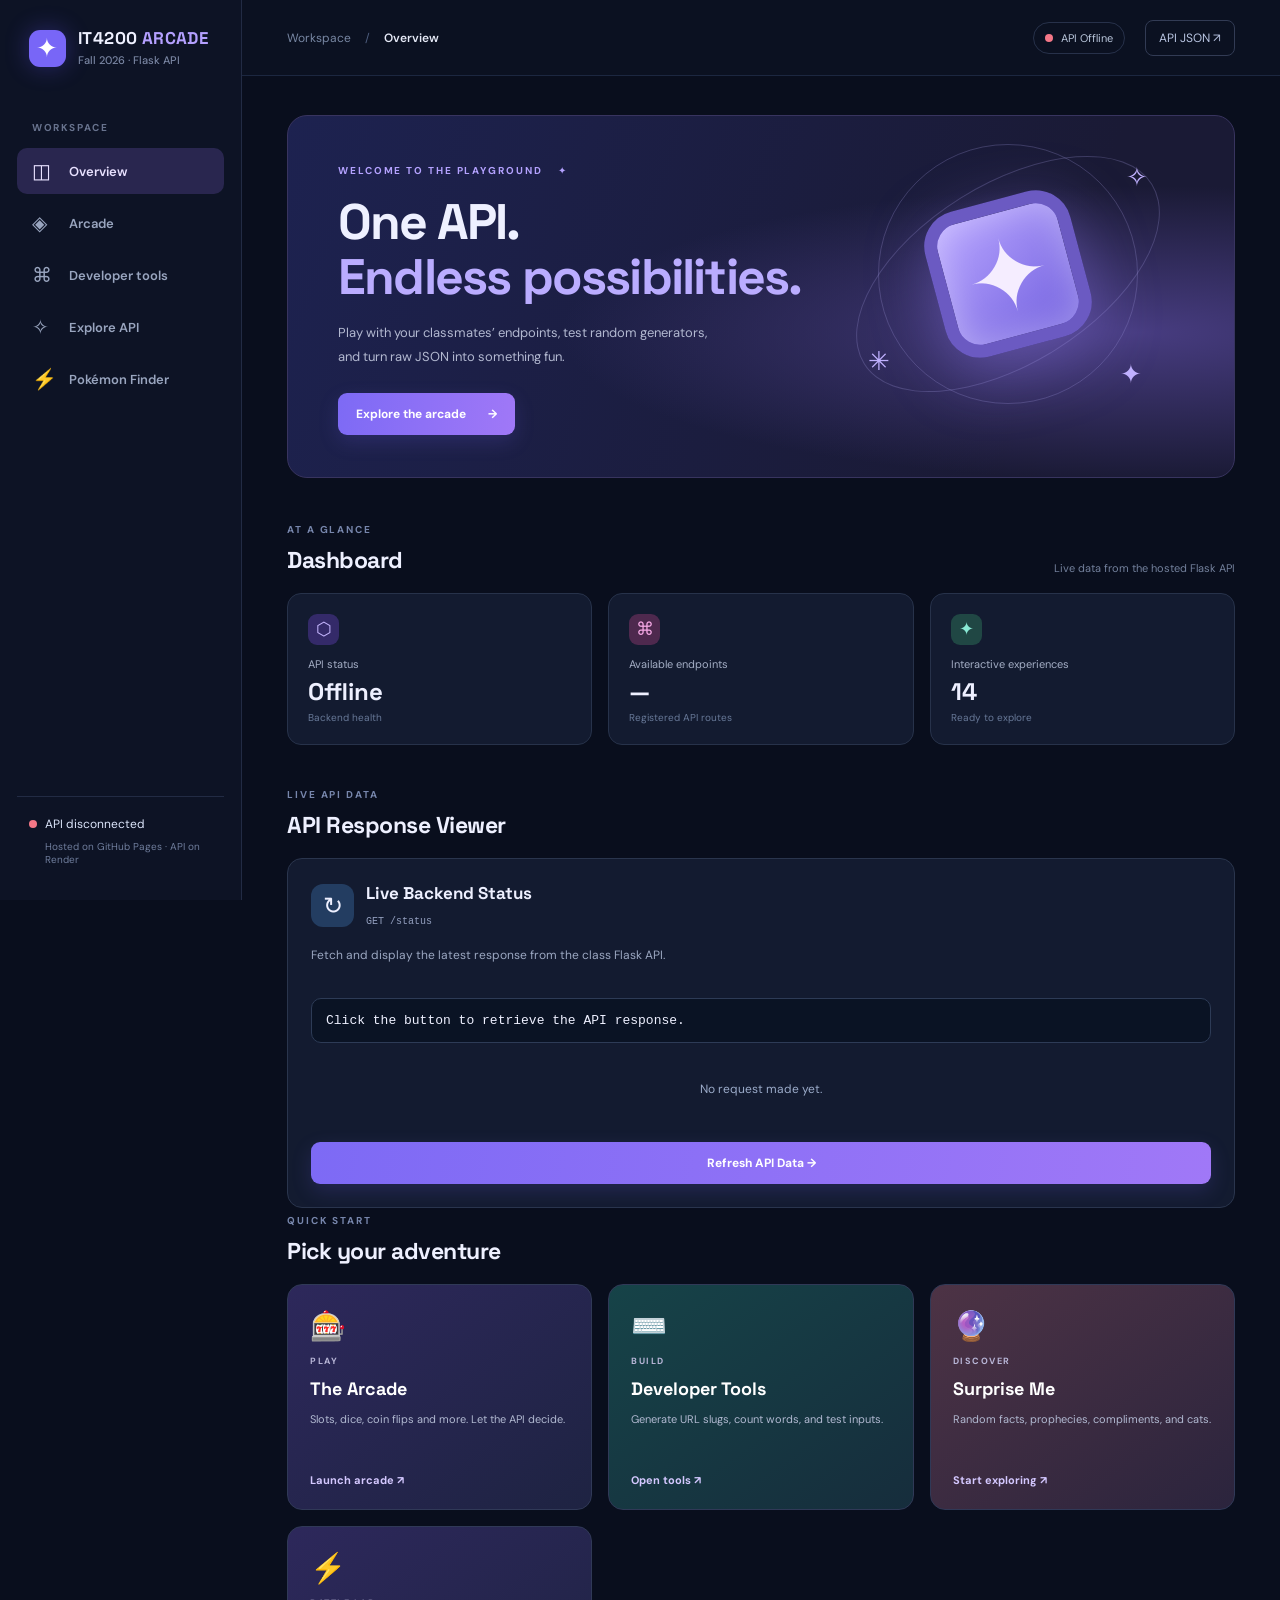
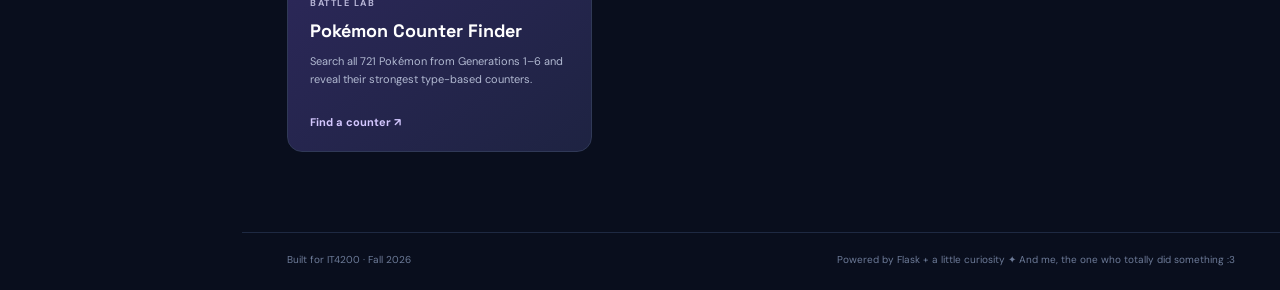
==== commit c4603afc: "Add Pokemon Counter Finder page" ====
--- a/index.html
+++ b/index.html
@@ -5,21 +5,22 @@
   <meta name="viewport" content="width=device-width, initial-scale=1.0">
   <meta name="theme-color" content="#0b1020">
   <title>IT4200 · API Arcade</title>
-  <link rel="stylesheet" href="/static/styles.css">
-  <script src="/static/app.js" defer></script>
+  <link rel="stylesheet" href="./static/styles.css">
+  <script src="./static/app.js" defer></script>
 </head>
 <body>
   <div class="app-shell">
     <aside class="sidebar">
-      <a class="brand" href="/" aria-label="API Arcade home"><span class="brand-icon">✦</span><span>IT4200 <strong>ARCADE</strong><small>Fall 2026 · Flask API</small></span></a>
+      <a class="brand" href="./index.html" aria-label="API Arcade home"><span class="brand-icon">✦</span><span>IT4200 <strong>ARCADE</strong><small>Fall 2026 · Flask API</small></span></a>
       <div class="side-label">WORKSPACE</div>
       <nav aria-label="Main navigation">
         <button class="nav-link active" data-page="overview"><span>◫</span> Overview</button>
         <button class="nav-link" data-page="arcade"><span>◈</span> Arcade</button>
         <button class="nav-link" data-page="tools"><span>⌘</span> Developer tools</button>
         <button class="nav-link" data-page="explore"><span>✧</span> Explore API</button>
+        <a class="nav-link" href="./pokemon.html"><span>⚡</span> Pokémon Finder</a>
       </nav>
-      <div class="sidebar-footer"><span class="status-dot" id="sidebar-dot"></span><span id="sidebar-status">Checking connection…</span><small>Hosted on Render · API proxy</small></div>
+      <div class="sidebar-footer"><span class="status-dot" id="sidebar-dot"></span><span id="sidebar-status">Checking connection…</span><small>Hosted on GitHub Pages · API on Render</small></div>
     </aside>
 
     <main class="main">
@@ -28,7 +29,7 @@
         <section id="overview" class="page active">
           <div class="hero"><div class="hero-copy"><span class="eyebrow">WELCOME TO THE PLAYGROUND <span>✦</span></span><h1>One API.<br><em>Endless possibilities.</em></h1><p>Play with your classmates’ endpoints, test random generators, and turn raw JSON into something fun.</p><button class="primary-btn" data-jump="arcade">Explore the arcade <span>→</span></button></div><div class="hero-art" aria-hidden="true"><div class="orbit orbit-one"></div><div class="orbit orbit-two"></div><div class="glow-disc">✦</div><span class="spark s1">✧</span><span class="spark s2">✳</span><span class="spark s3">✦</span></div></div>
           <div class="section-heading"><div><span class="eyebrow muted">AT A GLANCE</span><h2>Dashboard</h2></div><span class="hint">Live data from the hosted Flask API</span></div>
-          <div class="stats"><div class="stat-card"><span class="stat-icon indigo">⬡</span><span class="stat-label">API status</span><strong id="stat-status">Checking…</strong><small>Backend health</small></div><div class="stat-card"><span class="stat-icon pink">⌘</span><span class="stat-label">Available endpoints</span><strong id="stat-endpoints">—</strong><small>Registered API routes</small></div><div class="stat-card"><span class="stat-icon mint">✦</span><span class="stat-label">Interactive experiences</span><strong>10</strong><small>Ready to explore</small></div></div>
+          <div class="stats"><div class="stat-card"><span class="stat-icon indigo">⬡</span><span class="stat-label">API status</span><strong id="stat-status">Checking…</strong><small>Backend health</small></div><div class="stat-card"><span class="stat-icon pink">⌘</span><span class="stat-label">Available endpoints</span><strong id="stat-endpoints">—</strong><small>Registered API routes</small></div><div class="stat-card"><span class="stat-icon mint">✦</span><span class="stat-label">Interactive experiences</span><strong>14</strong><small>Ready to explore</small></div></div>
           
           <!-- Live API Response Viewer -->
           <div class="section-heading"><div><span class="eyebrow muted">LIVE API DATA</span><h2>API Response Viewer</h2></div></div>
@@ -41,7 +42,7 @@
           </article>
 
           <div class="section-heading"><div><span class="eyebrow muted">QUICK START</span><h2>Pick your adventure</h2></div></div>
-          <div class="feature-grid"><button class="feature-card purple" data-jump="arcade"><span class="feature-emoji">🎰</span><span class="feature-tag">PLAY</span><strong>The Arcade</strong><span>Slots, dice, coin flips and more. Let the API decide.</span><b>Launch arcade ↗</b></button><button class="feature-card teal" data-jump="tools"><span class="feature-emoji">⌨️</span><span class="feature-tag">BUILD</span><strong>Developer Tools</strong><span>Generate URL slugs, count words, and test inputs.</span><b>Open tools ↗</b></button><button class="feature-card orange" data-jump="explore"><span class="feature-emoji">🔮</span><span class="feature-tag">DISCOVER</span><strong>Surprise Me</strong><span>Random facts, prophecies, compliments, and cats.</span><b>Start exploring ↗</b></button></div>
+          <div class="feature-grid"><button class="feature-card purple" data-jump="arcade"><span class="feature-emoji">🎰</span><span class="feature-tag">PLAY</span><strong>The Arcade</strong><span>Slots, dice, coin flips and more. Let the API decide.</span><b>Launch arcade ↗</b></button><button class="feature-card teal" data-jump="tools"><span class="feature-emoji">⌨️</span><span class="feature-tag">BUILD</span><strong>Developer Tools</strong><span>Generate URL slugs, count words, and test inputs.</span><b>Open tools ↗</b></button><button class="feature-card orange" data-jump="explore"><span class="feature-emoji">🔮</span><span class="feature-tag">DISCOVER</span><strong>Surprise Me</strong><span>Random facts, prophecies, compliments, and cats.</span><b>Start exploring ↗</b></button><a class="feature-card purple" href="./pokemon.html"><span class="feature-emoji">⚡</span><span class="feature-tag">BATTLE LAB</span><strong>Pokémon Counter Finder</strong><span>Search all 721 Pokémon from Generations 1–6 and reveal their strongest type-based counters.</span><b>Find a counter ↗</b></a></div>
         </section>
 
         <section id="arcade" class="page"><div class="page-intro"><span class="eyebrow">THE FUN STUFF</span><h1>Welcome to the <em>arcade.</em></h1><p>Each interaction makes a real request to your Python API. No fake results.</p></div>
